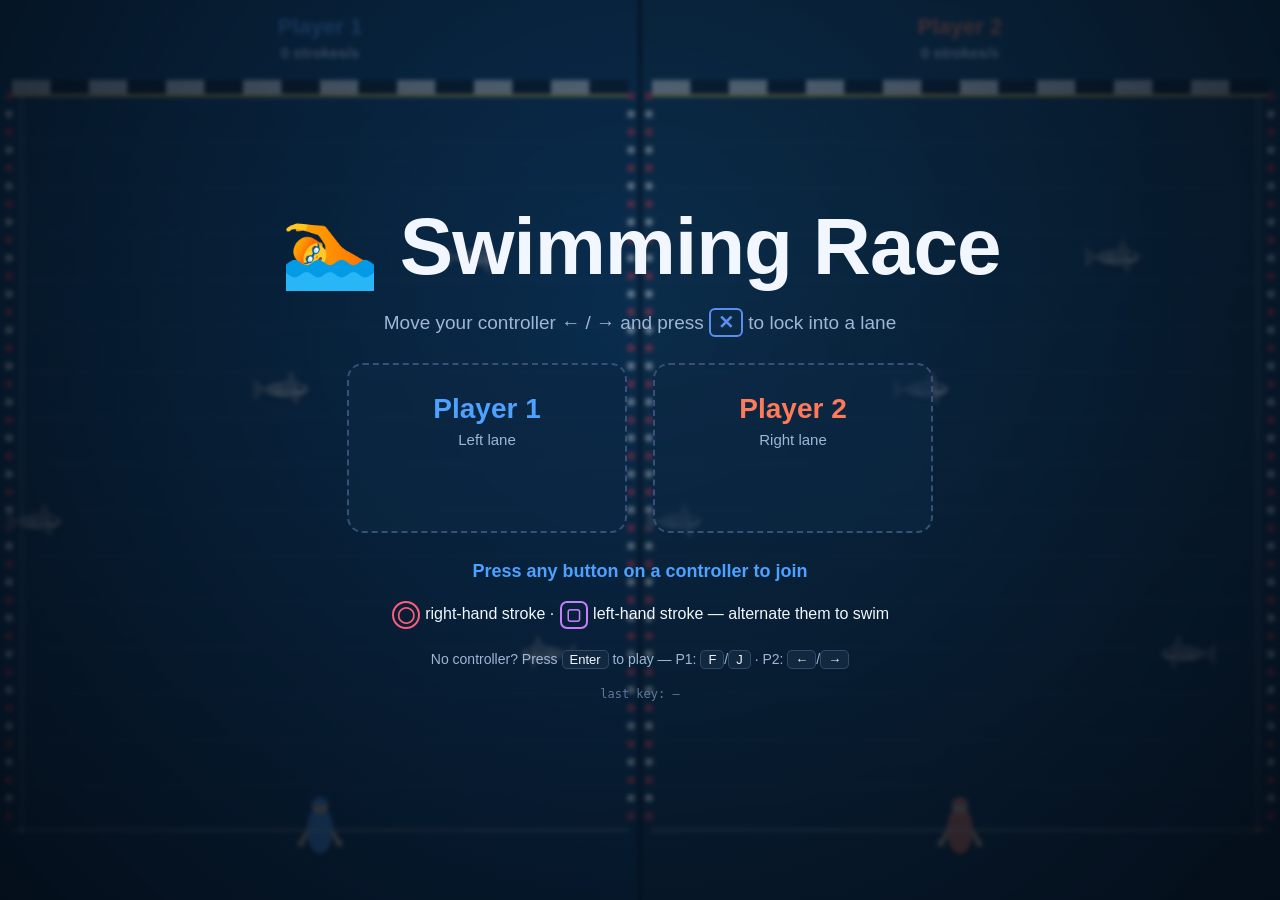
==== swimming/index.html @ c9b1b03e "Add browser games: trash-collector, swimming, reactions Local-multiplayer games played with PlayStat" ====
<!DOCTYPE html>
<html lang="en">
<head>
  <meta charset="UTF-8">
  <meta name="viewport" content="width=device-width, initial-scale=1.0">
  <title>Swimming Race</title>
  <link rel="stylesheet" href="styles.css">
</head>
<body>
  <canvas id="pool"></canvas>

  <!-- Lane select / join screen -->
  <div id="select" class="overlay">
    <h1 class="logo">🏊 Swimming Race</h1>
    <p class="sub">Move your controller <strong>←</strong> / <strong>→</strong> and press
      <span class="xkey">✕</span> to lock into a lane</p>

    <div class="lanes">
      <div class="lane-slot" id="slotLeft" data-side="0">
        <div class="lane-title">Player 1</div>
        <div class="lane-sub">Left lane</div>
        <div class="lane-tokens" id="tokensLeft"></div>
      </div>
      <div class="lane-slot" id="slotRight" data-side="1">
        <div class="lane-title">Player 2</div>
        <div class="lane-sub">Right lane</div>
        <div class="lane-tokens" id="tokensRight"></div>
      </div>
    </div>

    <p class="status-line" id="selectStatus">Press any button on a controller to join</p>
    <p class="controls"><span class="btn circle">◯</span> right-hand stroke ·
      <span class="btn square">▢</span> left-hand stroke — alternate them to swim</p>
    <p class="keys">No controller? Press <kbd>Enter</kbd> to play —
      P1: <kbd>F</kbd>/<kbd>J</kbd> · P2: <kbd>←</kbd>/<kbd>→</kbd></p>
    <p class="keycode" id="keycode">last key: —</p>
  </div>

  <script src="gamepad.js"></script>
  <script src="game.js"></script>
</body>
</html>
---- swimming/styles.css ----
:root {
  --fg: #f2f7ff;
  --muted: #9fb6d6;
  --p1: #4ea1ff;
  --p2: #ff7a59;
  --circle: #ff5d7a;
  --square: #c77dff;
}

* { box-sizing: border-box; }

html, body {
  margin: 0;
  height: 100%;
  background: #06121f;
  color: var(--fg);
  font-family: -apple-system, BlinkMacSystemFont, "Segoe UI", Helvetica, Arial, sans-serif;
  overflow: hidden;
  user-select: none;
}

#pool { display: block; width: 100vw; height: 100vh; }

/* overlay (lane select; in-race UI is drawn on the canvas) */
.overlay {
  position: fixed;
  inset: 0;
  display: flex;
  flex-direction: column;
  align-items: center;
  justify-content: center;
  gap: 14px;
  text-align: center;
  padding: 24px;
  background: radial-gradient(circle at 50% 35%, rgba(10,40,70,.62), rgba(4,12,22,.93));
  backdrop-filter: blur(2px);
}
.overlay.hidden { display: none; }

.logo { font-size: clamp(38px, 7vw, 80px); margin: 0; letter-spacing: -1px; }
.sub { color: var(--muted); margin: 0 0 6px; font-size: clamp(14px, 2.2vw, 19px); }
.xkey {
  display: inline-block; min-width: 26px; padding: 1px 7px;
  border: 2px solid #5b8def; border-radius: 6px; color: #5b8def; font-weight: 700;
}

/* lane slots */
.lanes { display: flex; gap: 26px; margin: 6px 0; flex-wrap: wrap; justify-content: center; }
.lane-slot {
  width: 280px; min-height: 170px;
  border: 2px dashed #36507a; border-radius: 16px;
  background: rgba(13,40,68,.55);
  display: flex; flex-direction: column; align-items: center; justify-content: center;
  gap: 6px; padding: 20px;
  transition: border-color .15s, box-shadow .15s, background .15s;
}
#slotLeft  { --accent: var(--p1); }
#slotRight { --accent: var(--p2); }
.lane-slot.locked {
  border-style: solid; border-color: var(--accent);
  box-shadow: 0 0 26px color-mix(in srgb, var(--accent) 35%, transparent);
  background: color-mix(in srgb, var(--accent) 12%, rgba(13,40,68,.55));
}
.lane-title { font-size: 28px; font-weight: 800; color: var(--accent); }
.lane-sub { font-size: 15px; color: var(--muted); }
.lane-tokens { display: flex; flex-wrap: wrap; gap: 10px; justify-content: center; min-height: 42px; margin-top: 6px; }

.token {
  display: inline-flex; align-items: center; gap: 5px;
  font-size: 22px; font-weight: 700;
  padding: 6px 12px; border-radius: 999px;
  border: 2px solid var(--c); color: var(--c);
  background: color-mix(in srgb, var(--c) 14%, transparent);
}
.token b { font-size: 15px; }
.token.locked { background: var(--c); color: #06121f; }

.status-line { color: var(--p1); font-size: 18px; margin: 8px 0 0; min-height: 22px; font-weight: 600; }
.controls { color: var(--fg); font-size: 16px; margin: 4px 0 0; }
.keys { color: var(--muted); font-size: 14px; margin: 8px 0 0; }
.keycode { color: #5d7a9c; font-size: 12px; margin: 6px 0 0; font-family: ui-monospace, Menlo, monospace; }

.btn {
  display: inline-flex; align-items: center; justify-content: center;
  width: 28px; height: 28px; border-radius: 50%;
  border: 2px solid currentColor; font-weight: 700; vertical-align: middle; margin: 0 1px;
}
.btn.circle { color: var(--circle); }
.btn.square { color: var(--square); border-radius: 7px; }

kbd {
  background: #11283f; border: 1px solid #2c4a6b;
  border-radius: 5px; padding: 1px 7px; font-family: inherit; font-size: 13px; color: var(--fg);
}
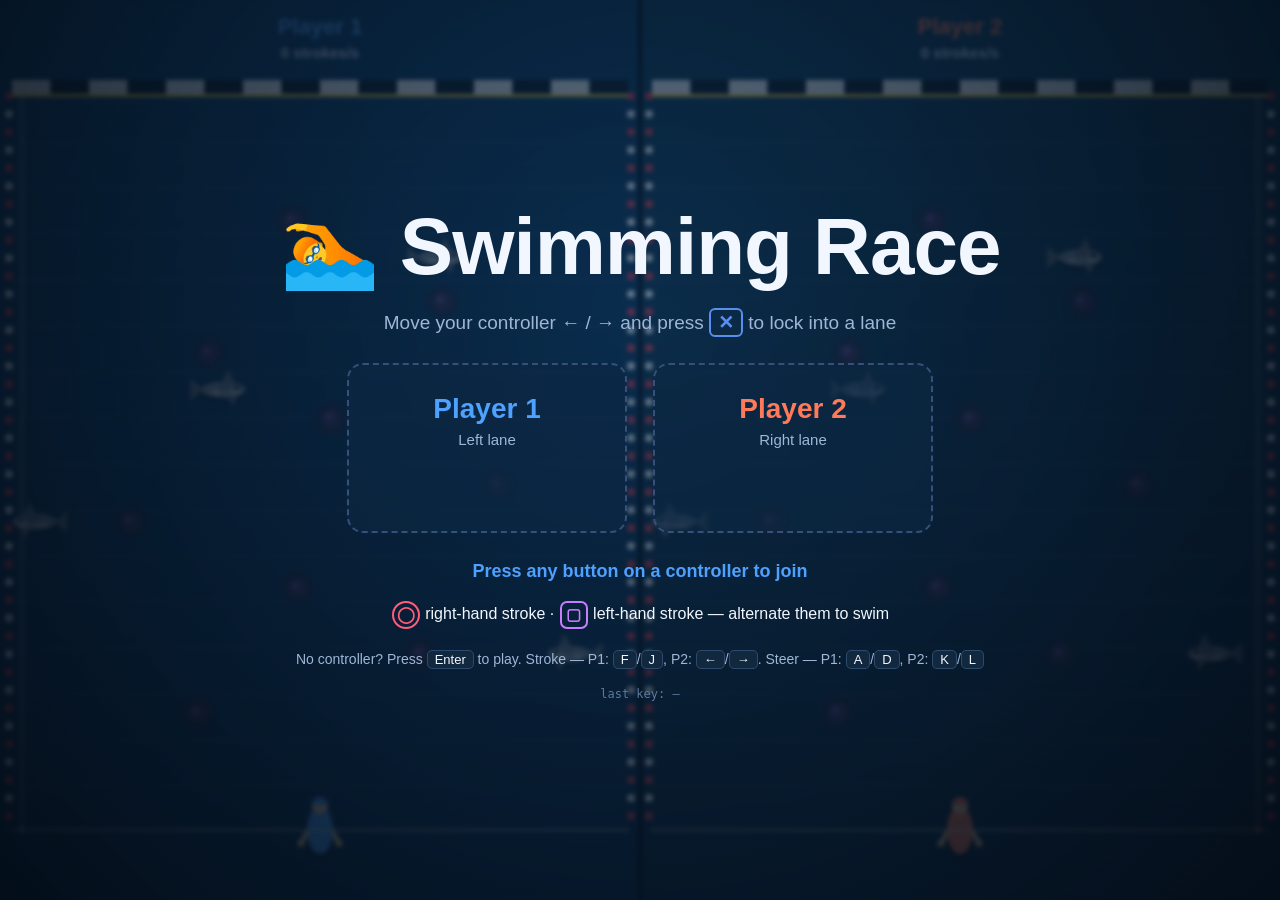
==== commit fd46397a: "Add hazards, controls menu, and pause to the games trash-collector: solid dumpsters, forgiving parki" ====
--- a/swimming/index.html
+++ b/swimming/index.html
@@ -31,8 +31,8 @@
     <p class="status-line" id="selectStatus">Press any button on a controller to join</p>
     <p class="controls"><span class="btn circle">◯</span> right-hand stroke ·
       <span class="btn square">▢</span> left-hand stroke — alternate them to swim</p>
-    <p class="keys">No controller? Press <kbd>Enter</kbd> to play —
-      P1: <kbd>F</kbd>/<kbd>J</kbd> · P2: <kbd>←</kbd>/<kbd>→</kbd></p>
+    <p class="keys">No controller? Press <kbd>Enter</kbd> to play. Stroke — P1: <kbd>F</kbd>/<kbd>J</kbd>,
+      P2: <kbd>←</kbd>/<kbd>→</kbd>. Steer — P1: <kbd>A</kbd>/<kbd>D</kbd>, P2: <kbd>K</kbd>/<kbd>L</kbd></p>
     <p class="keycode" id="keycode">last key: —</p>
   </div>
 
